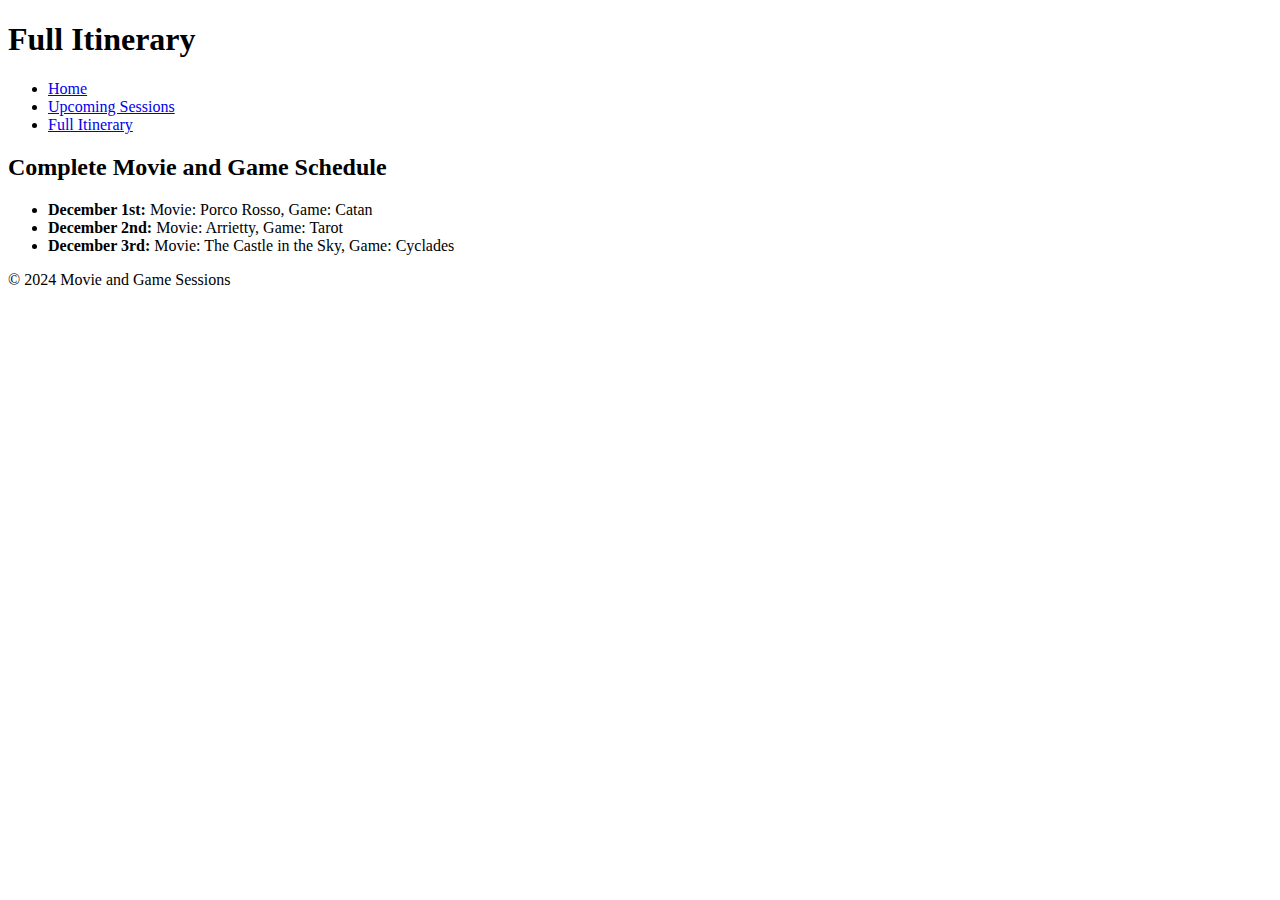
==== itinerary.html @ 123f4569 "initial commit" ====
<!DOCTYPE html>
<html lang="en">
<head>
    <meta charset="UTF-8">
    <meta name="viewport" content="width=device-width, initial-scale=1.0">
    <link rel="stylesheet" href="styles/styles.css">
    <title>Full Itinerary</title>
</head>
<body>
    <header>
        <h1>Full Itinerary</h1>
        <nav>
            <ul>
                <li><a href="index.html">Home</a></li>
                <li><a href="upcoming.html">Upcoming Sessions</a></li>
                <li><a href="itinerary.html">Full Itinerary</a></li>
            </ul>
        </nav>
    </header>

    <main>
        <section>
            <h2>Complete Movie and Game Schedule</h2>
            <ul>
                <li><strong>December 1st:</strong> Movie: Porco Rosso, Game: Catan</li>
                <li><strong>December 2nd:</strong> Movie: Arrietty, Game: Tarot</li>
                <li><strong>December 3rd:</strong> Movie: The Castle in the Sky, Game: Cyclades</li>
                <!-- Add all sessions -->
            </ul>
        </section>
    </main>

    <footer>
        <p>&copy; 2024 Movie and Game Sessions</p>
    </footer>
</body>
</html>
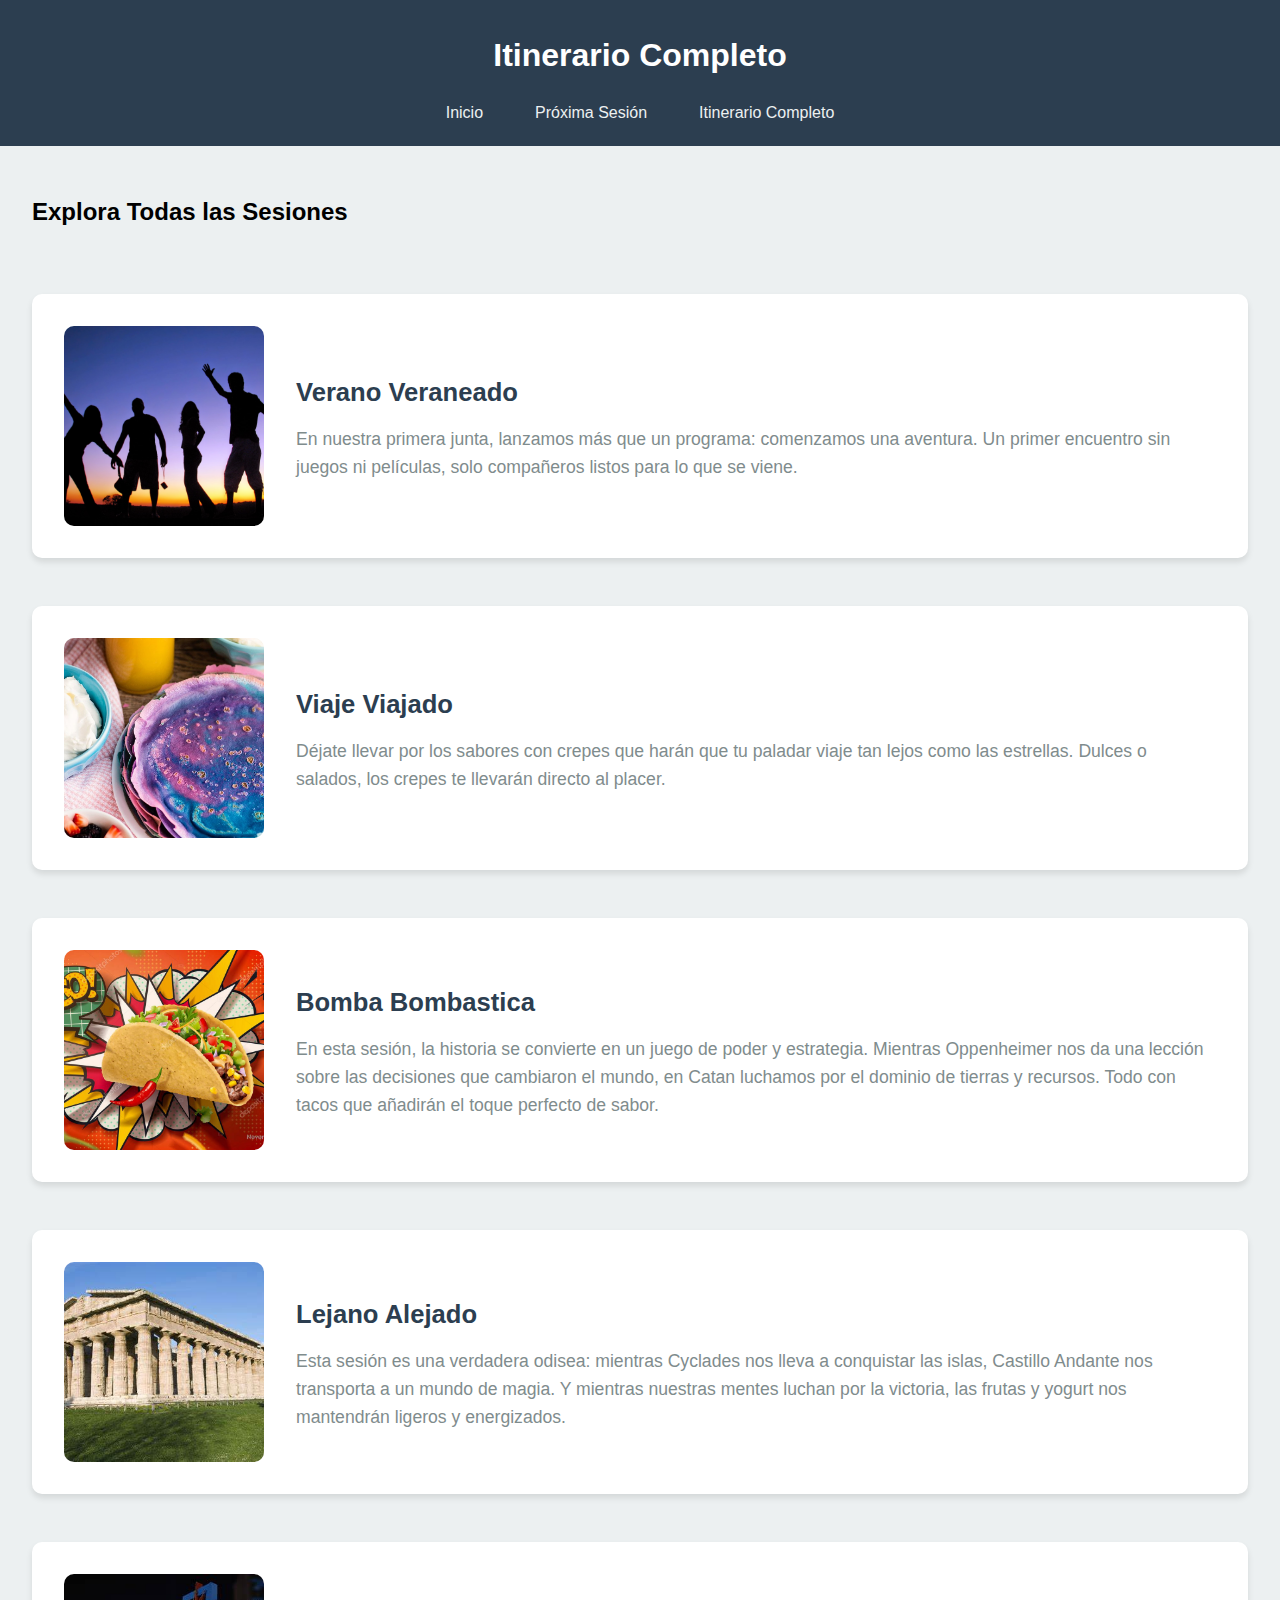
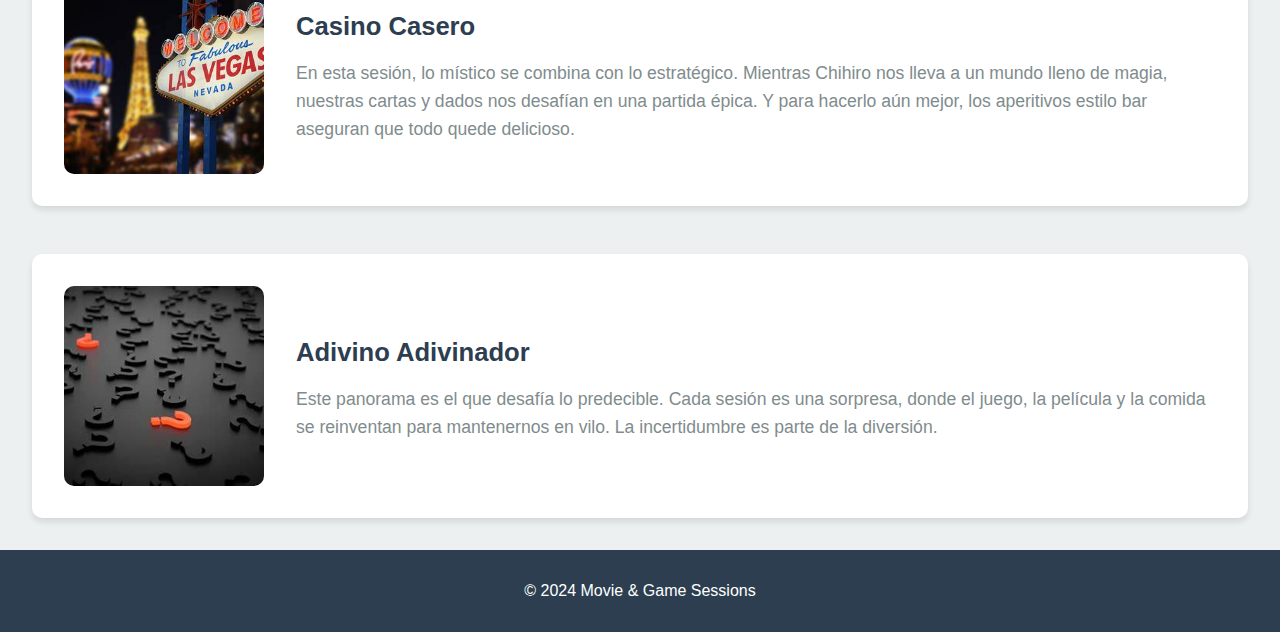
==== commit 12f34ef1: "por_probar" ====
--- a/itinerary.html
+++ b/itinerary.html
@@ -1,37 +1,105 @@
 <!DOCTYPE html>
-<html lang="en">
+<html lang="es">
 <head>
     <meta charset="UTF-8">
     <meta name="viewport" content="width=device-width, initial-scale=1.0">
-    <link rel="stylesheet" href="styles/styles.css">
-    <title>Full Itinerary</title>
+    <title>Itinerario Completo - Movie & Game Sessions</title>
+    <link rel="stylesheet" href="styles/all_sessions.css">
 </head>
 <body>
     <header>
-        <h1>Full Itinerary</h1>
-        <nav>
-            <ul>
-                <li><a href="index.html">Home</a></li>
-                <li><a href="upcoming.html">Upcoming Sessions</a></li>
-                <li><a href="itinerary.html">Full Itinerary</a></li>
-            </ul>
+        <h1>Itinerario Completo</h1>
+        <nav class="navbar">
+            <a href="index.html">Inicio</a>
+            <a href="upcoming.html">Próxima Sesión</a>
+            <a href="#">Itinerario Completo</a>
         </nav>
     </header>
+    <main>
+        <section id="sessions-list">
+            <h2>Explora Todas las Sesiones</h2>
+            <!-- Dia 0 -->
+            <div class="session-item">
+                <div class="session-image">
+                    <img src="images/day_0/sesion_0.jpg" alt="Mi casa" />
+                </div>
+                <div class="session-description">
+                    <h3>Verano Veraneado</h3>
+                    <p>
+                        En nuestra primera junta, lanzamos más que un programa: comenzamos una aventura. Un primer encuentro sin juegos ni películas, solo compañeros listos para lo que se viene.
+                    </p>
+                </div>
+            </div>
 
-    <main>
-        <section>
-            <h2>Complete Movie and Game Schedule</h2>
-            <ul>
-                <li><strong>December 1st:</strong> Movie: Porco Rosso, Game: Catan</li>
-                <li><strong>December 2nd:</strong> Movie: Arrietty, Game: Tarot</li>
-                <li><strong>December 3rd:</strong> Movie: The Castle in the Sky, Game: Cyclades</li>
-                <!-- Add all sessions -->
-            </ul>
+            <!-- Dia 1 -->
+            <div class="session-item">
+                <div class="session-image">
+                    <img src="images/day_1/sesion_1.jpg" alt="Interstellar" />
+                </div>
+                <div class="session-description">
+                    <h3>Viaje Viajado</h3>
+                    <p>
+                        Déjate llevar por los sabores con crepes que harán que tu paladar viaje tan lejos como las estrellas. Dulces o salados, los crepes te llevarán directo al placer.
+                    </p>
+                </div>
+            </div>
+
+            <!-- Dia 2 -->
+            <div class="session-item">
+                <div class="session-image">
+                    <img src="images/day_2/sesion_2.jpg" alt="Oppenheimer" />
+                </div>
+                <div class="session-description">
+                    <h3>Bomba Bombastica</h3>
+                    <p>
+                        En esta sesión, la historia se convierte en un juego de poder y estrategia. Mientras Oppenheimer nos da una lección sobre las decisiones que cambiaron el mundo, en Catan luchamos por el dominio de tierras y recursos. Todo con tacos que añadirán el toque perfecto de sabor.
+                    </p>
+                </div>
+            </div>
+
+            <!-- Dia 3 -->
+            <div class="session-item">
+                <div class="session-image">
+                    <img src="images/day_3/sesion_3.jpg" alt="Castillo en el Cielo" />
+                </div>
+                <div class="session-description">
+                    <h3>Lejano Alejado</h3>
+                    <p>
+                        Esta sesión es una verdadera odisea: mientras Cyclades nos lleva a conquistar las islas, Castillo Andante nos transporta a un mundo de magia. Y mientras nuestras mentes luchan por la victoria, las frutas y yogurt nos mantendrán ligeros y energizados.
+                    </p>
+                </div>
+            </div>
+
+            <!-- Dia 4 -->
+            <div class="session-item">
+                <div class="session-image">
+                    <img src="images/day_4/sesion_4.jpg" alt="El viaje de Chihiro" />
+                </div>
+                <div class="session-description">
+                    <h3>Casino Casero</h3>
+                    <p>
+                        En esta sesión, lo místico se combina con lo estratégico. Mientras Chihiro nos lleva a un mundo lleno de magia, nuestras cartas y dados nos desafían en una partida épica. Y para hacerlo aún mejor, los aperitivos estilo bar aseguran que todo quede delicioso.
+                    </p>
+                </div>
+            </div>
+
+            <!-- Dia 5 -->
+            <div class="session-item">
+                <div class="session-image">
+                    <img src="images/day_5/sesion_5.jpg" alt="???" />
+                </div>
+                <div class="session-description">
+                    <h3>Adivino Adivinador</h3>
+                    <p>
+                        Este panorama es el que desafía lo predecible. Cada sesión es una sorpresa, donde el juego, la película y la comida se reinventan para mantenernos en vilo. La incertidumbre es parte de la diversión.
+                    </p>
+                </div>
+            </div>
+
         </section>
     </main>
-
     <footer>
-        <p>&copy; 2024 Movie and Game Sessions</p>
+        <p>&copy; 2024 Movie & Game Sessions</p>
     </footer>
 </body>
 </html>
--- a/styles/all_sessions.css
+++ b/styles/all_sessions.css
@@ -0,0 +1,95 @@
+/* Estilo general */
+body {
+    font-family: Arial, sans-serif;
+    margin: 0;
+    padding: 0;
+    box-sizing: border-box;
+    background-color: #ecf0f1;
+    display: flex;
+    flex-direction: column;
+    min-height: 100vh;
+}
+
+header {
+    background-color: #2c3e50;
+    color: #fff;
+    text-align: center;
+    padding: 1rem;
+}
+
+.navbar {
+    display: flex;
+    justify-content: center;
+    gap: 20px;
+}
+
+.navbar a {
+    text-decoration: none;
+    color: #ecf0f1;
+    font-size: 1rem;
+    padding: 0.5rem 1rem;
+    border-radius: 4px;
+    transition: background-color 0.3s;
+}
+
+.navbar a:hover {
+    background-color: #34495e;
+}
+
+main {
+    flex: 1;
+    padding: 2rem;
+}
+
+#sessions-list {
+    display: flex;
+    flex-direction: column;
+    gap: 3rem;
+}
+
+.session-item {
+    display: flex;
+    align-items: center;
+    gap: 2rem;
+    padding: 2rem;
+    background-color: #fff;
+    border-radius: 10px;
+    box-shadow: 0 4px 6px rgba(0, 0, 0, 0.1);
+}
+
+.session-image {
+    width: 200px;
+    height: 200px;
+    overflow: hidden;
+    border-radius: 10px;
+}
+
+.session-image img {
+    width: 100%;
+    height: 100%;
+    object-fit: cover;
+}
+
+.session-description {
+    flex: 1;
+}
+
+.session-description h3 {
+    color: #2c3e50;
+    font-size: 1.6rem;
+    margin-bottom: 1rem;
+}
+
+.session-description p {
+    font-size: 1.1rem;
+    color: #7f8c8d;
+    line-height: 1.6;
+}
+
+footer {
+    background-color: #2c3e50;
+    color: #fff;
+    text-align: center;
+    padding: 1rem;
+    margin-top: auto;
+}
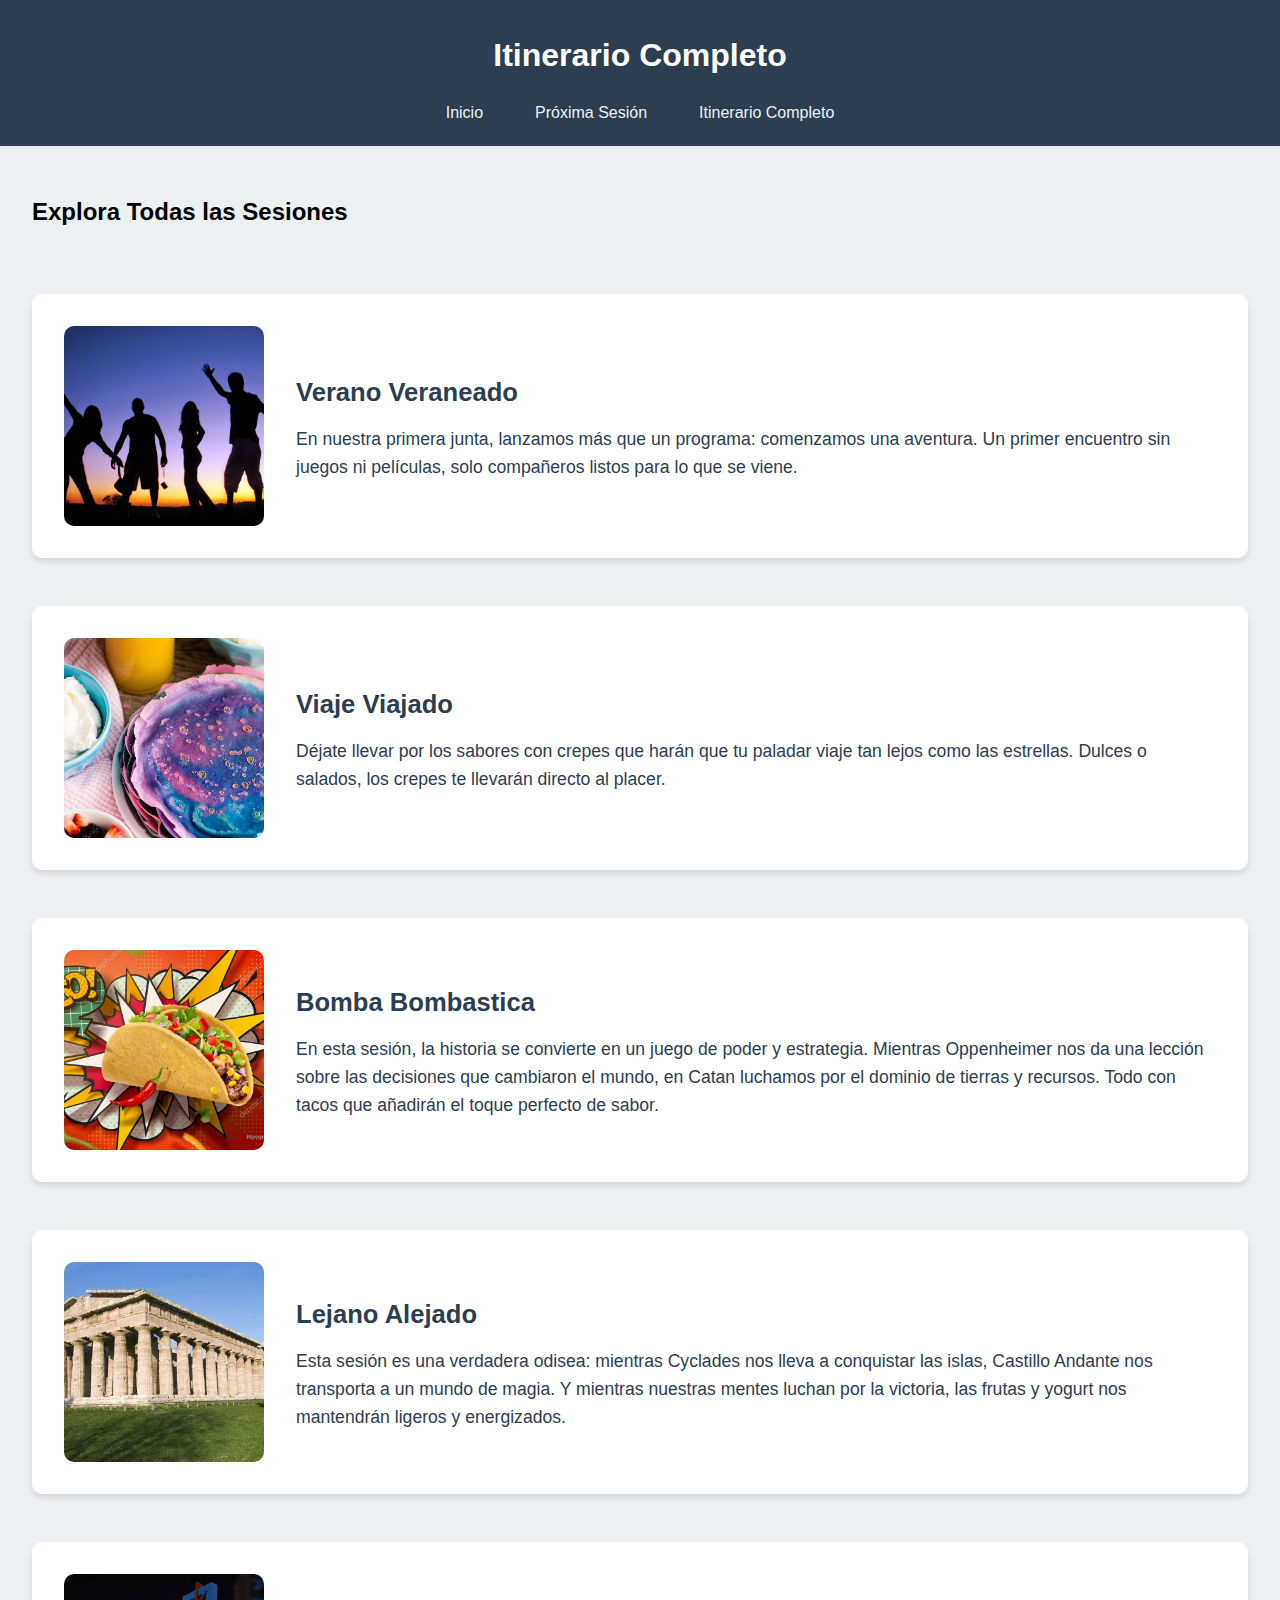
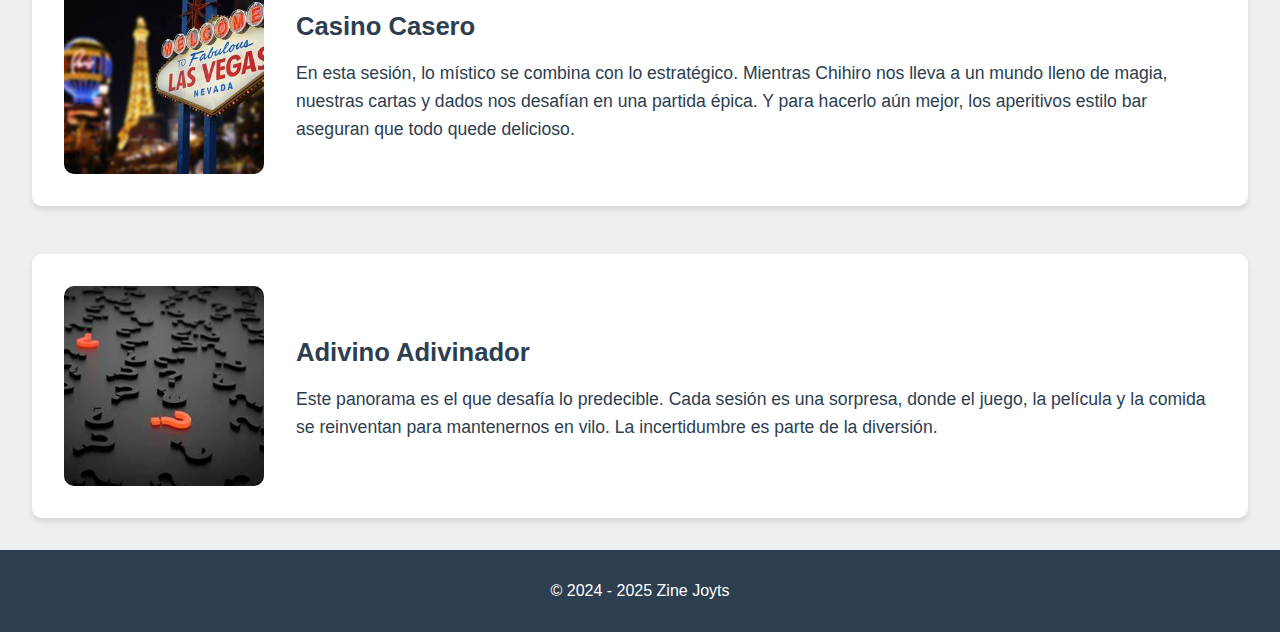
==== commit 2bd22ca4: "prueba" ====
--- a/itinerary.html
+++ b/itinerary.html
@@ -99,7 +99,7 @@
         </section>
     </main>
     <footer>
-        <p>&copy; 2024 Movie & Game Sessions</p>
+        <p>&copy; 2024 - 2025 Zine Joyts</p>
     </footer>
 </body>
 </html>
--- a/styles/all_sessions.css
+++ b/styles/all_sessions.css
@@ -82,7 +82,7 @@
 
 .session-description p {
     font-size: 1.1rem;
-    color: #7f8c8d;
+    color: #2c3e50;
     line-height: 1.6;
 }
 
